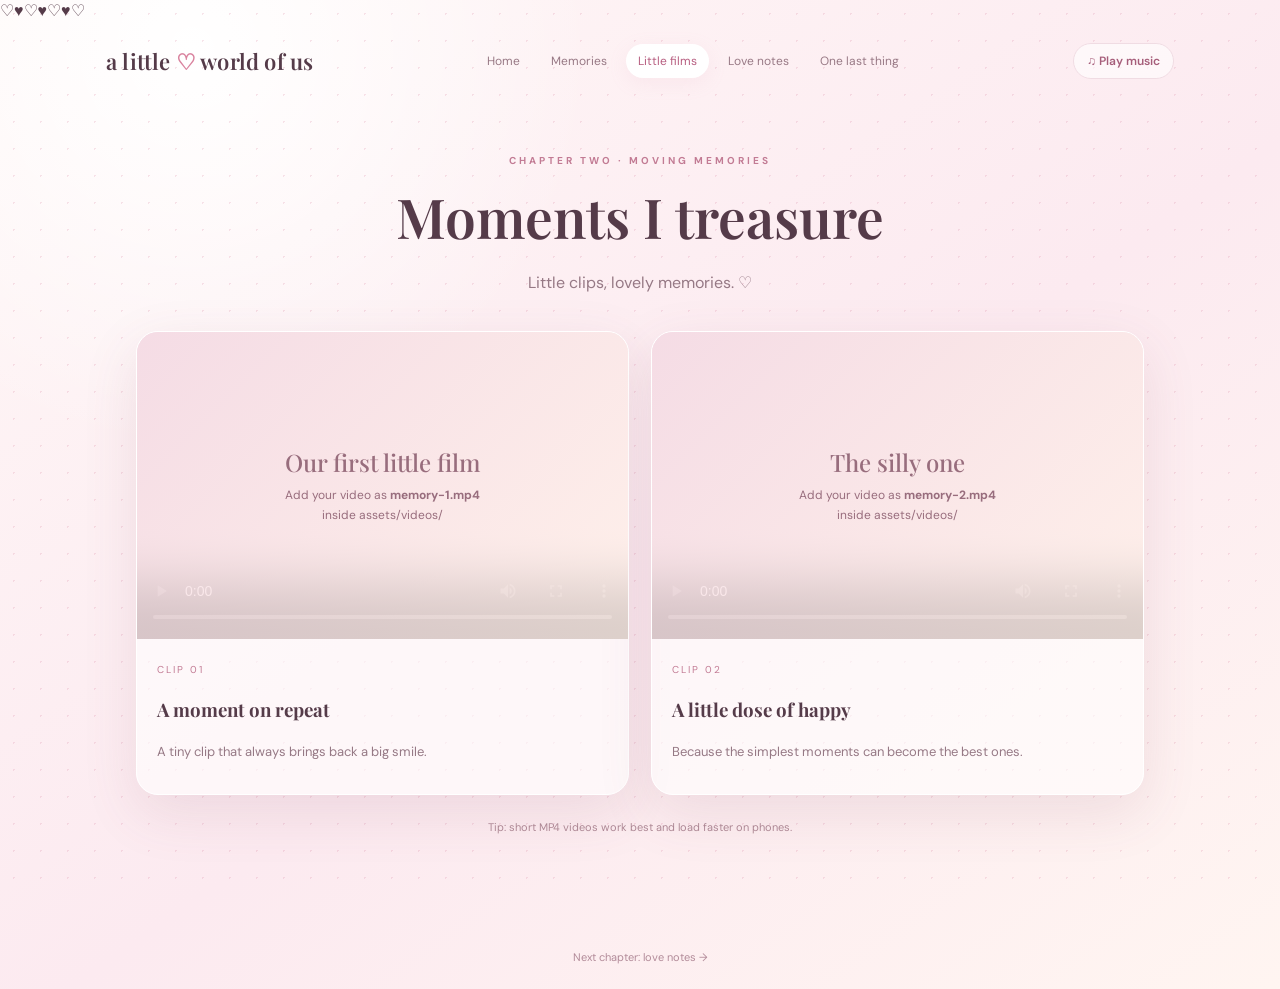
==== videos.html @ fe5a31ec "Add files via upload" ====
<!doctype html>
<html lang="en"><head><meta charset="utf-8"><meta name="viewport" content="width=device-width,initial-scale=1"><title>Moments I Treasure</title><link rel="stylesheet" href="style.css"></head><body><div class="heart-rain" aria-hidden="true"><span>♡</span><span>♥</span><span>♡</span><span>♥</span><span>♡</span><span>♥</span><span>♡</span></div>
<header class="site-header"><a class="brand" href="index.html">a little <span>♡</span> world of us</a><nav class="nav"><a href="index.html">Home</a><a href="memories.html">Memories</a><a class="active" href="videos.html">Little films</a><a href="love-notes.html">Love notes</a><a href="forever.html">One last thing</a></nav><button class="music-btn" data-music>♫ Play music</button></header>
<main><section class="section-title"><span class="eyebrow">chapter two · moving memories</span><h1>Moments I treasure</h1><p>Little clips, lovely memories. ♡</p></section>
<div class="video-grid">
<article class="card video-card"><div class="video-shell"><video data-memory-video controls playsinline webkit-playsinline preload="metadata" poster="assets/photos/video-poster-1.jpg"><source src="assets/videos/memory-1.mp4" type="video/mp4"></video><div class="video-placeholder"><strong>Our first little film</strong><span>Add your video as <b>memory-1.mp4</b><br>inside assets/videos/</span></div></div><div class="video-info"><span class="memory-number">clip 01</span><h3 class="serif">A moment on repeat</h3><p class="caption">A tiny clip that always brings back a big smile.</p></div></article>
<article class="card video-card"><div class="video-shell"><video data-memory-video controls playsinline webkit-playsinline preload="metadata" poster="assets/photos/video-poster-2.jpg"><source src="assets/videos/memory-2.mp4" type="video/mp4"></video><div class="video-placeholder"><strong>The silly one</strong><span>Add your video as <b>memory-2.mp4</b><br>inside assets/videos/</span></div></div><div class="video-info"><span class="memory-number">clip 02</span><h3 class="serif">A little dose of happy</h3><p class="caption">Because the simplest moments can become the best ones.</p></div></article>
</div><p class="tiny-note">Tip: short MP4 videos work best and load faster on phones.</p></main>
<footer class="footer"><a href="love-notes.html">Next chapter: love notes →</a></footer><script src="script.js"></script></body></html>
---- style.css ----
@import url('https://fonts.googleapis.com/css2?family=DM+Sans:wght@400;500;600;700&family=Playfair+Display:ital,wght@0,500;0,600;0,700;1,500;1,600&display=swap');
:root{--ink:#553b49;--muted:#967985;--rose:#d9829e;--pink:#f7dce5;--cream:#fff9f7;--line:#f0dce3;--shadow:0 18px 55px rgba(130,75,99,.12)}
*{box-sizing:border-box}html{scroll-behavior:smooth}body{margin:0;background:radial-gradient(circle at 15% 5%,#fff 0,transparent 28%),linear-gradient(145deg,#fff8f7,#fceaf0 55%,#fff5f1);color:var(--ink);font-family:'DM Sans',sans-serif;min-height:100vh}
body:before{content:"";position:fixed;inset:0;pointer-events:none;opacity:.22;background-image:radial-gradient(#d98aa5 1px,transparent 1px);background-size:27px 27px;z-index:-1}
a{color:inherit;text-decoration:none}.site-header{max-width:1120px;margin:auto;padding:22px 26px;display:flex;align-items:center;justify-content:space-between;gap:18px}.brand{font-family:'Playfair Display',serif;font-size:22px;font-weight:600;letter-spacing:.2px}.brand span{color:var(--rose)}.nav{display:flex;gap:7px;flex-wrap:wrap;justify-content:flex-end}.nav a{font-size:12px;padding:9px 12px;border-radius:30px;color:#987985;transition:.25s}.nav a:hover,.nav a.active{background:#fff;color:#b75e80;box-shadow:0 5px 20px #d99ab51c}
.music-btn{border:1px solid var(--line);background:#fff9;border-radius:30px;padding:9px 13px;color:#a65e7a;font:600 12px 'DM Sans';cursor:pointer;white-space:nowrap}
main{max-width:1060px;margin:0 auto;padding:35px 26px 80px}.eyebrow{text-transform:uppercase;letter-spacing:3px;font-size:10px;font-weight:700;color:#c27b94}.serif{font-family:'Playfair Display',serif}.hero{text-align:center;padding:65px 18px 55px}.hero h1{font:600 clamp(43px,8vw,78px)/1.04 'Playfair Display',serif;margin:15px auto 18px;max-width:800px}.hero h1 em{color:#ce7895;font-weight:500}.hero p{color:var(--muted);line-height:1.8;max-width:560px;margin:0 auto 26px;font-size:15px}.pill{display:inline-flex;align-items:center;gap:8px;background:#fff9;padding:11px 17px;border:1px solid var(--line);border-radius:30px;color:#a66c82;font-size:12px}.btn{display:inline-flex;align-items:center;justify-content:center;border:0;border-radius:30px;background:linear-gradient(135deg,#d987a2,#c66f91);color:white;padding:13px 22px;font:600 13px 'DM Sans';box-shadow:0 10px 25px #ce789533;cursor:pointer;transition:.25s}.btn:hover{transform:translateY(-2px);box-shadow:0 14px 30px #ce789544}.btn.secondary{background:#fff;color:#a96b82;border:1px solid var(--line);box-shadow:none}.hero-actions{display:flex;gap:10px;justify-content:center;flex-wrap:wrap;margin-top:28px}
.heart{display:inline-block;color:#d984a0;animation:beat 1.8s ease-in-out infinite}@keyframes beat{50%{transform:scale(1.2)}}.floaties{font-size:24px;letter-spacing:18px;color:#e5a6b9;opacity:.8;margin:12px}.section-title{text-align:center;margin:12px 0 35px}.section-title h1{font:600 clamp(36px,6vw,55px) 'Playfair Display';margin:10px 0}.section-title p{color:var(--muted);line-height:1.7}
.grid{display:grid;grid-template-columns:repeat(3,1fr);gap:22px}.polaroid{background:#fff;padding:12px 12px 18px;border-radius:5px;box-shadow:var(--shadow);transform:rotate(var(--tilt,0deg));transition:.3s}.polaroid:hover{transform:rotate(0) translateY(-6px)}.polaroid img{display:block;width:100%;aspect-ratio:4/5;object-fit:cover;background:#f8e4eb}.polaroid p{text-align:center;font:italic 17px 'Playfair Display';margin:13px 0 0;color:#8c6273}.card{background:#fff9;border:1px solid #fff;border-radius:22px;padding:24px;box-shadow:var(--shadow)}.caption{font-size:13px;color:var(--muted);line-height:1.7}.memory-number{font-size:10px;letter-spacing:2px;color:#c27b94;text-transform:uppercase}
.video-grid{display:grid;grid-template-columns:repeat(2,1fr);gap:22px}.video-card{overflow:hidden;padding:0}.video-shell{position:relative;background:linear-gradient(135deg,#f4dce5,#fbeeea);aspect-ratio:16/10;display:grid;place-items:center}.video-shell video{width:100%;height:100%;object-fit:cover}.video-placeholder{position:absolute;inset:0;display:grid;place-content:center;text-align:center;padding:20px;color:#986d7d;background:linear-gradient(135deg,#f5dce5dd,#fff0eadd)}.video-placeholder strong{font:500 24px 'Playfair Display';margin-bottom:8px}.video-placeholder span{font-size:12px;line-height:1.6}.video-info{padding:18px 20px}.quote-grid{display:grid;grid-template-columns:repeat(2,1fr);gap:18px}.quote{min-height:160px;display:flex;flex-direction:column;justify-content:space-between}.quote p{font:italic 22px/1.45 'Playfair Display';margin:0}.quote small{color:#bd8297;letter-spacing:1.5px;text-transform:uppercase;font-size:9px}.letter{max-width:720px;margin:0 auto;background:#fffdfb;border:1px solid #f4e3e8;border-radius:8px;padding:clamp(25px,6vw,55px);box-shadow:var(--shadow);position:relative}.letter:before{content:"";position:absolute;inset:9px;border:1px solid #f5e5e9;pointer-events:none}.letter p{font:18px/1.9 'Playfair Display';color:#775767;position:relative}.letter .sign{font:italic 25px 'Playfair Display';color:#c47794;margin-top:30px}.final-heart{font-size:80px;color:#d77f9c;filter:drop-shadow(0 12px 18px #d77f9c44);animation:beat 1.8s infinite}.footer{text-align:center;color:#b28b99;font-size:11px;padding:25px}.divider{width:70px;height:1px;background:#e6b8c8;margin:22px auto}.tiny-note{text-align:center;color:#ad8794;font-size:11px;margin-top:25px}
@media(max-width:760px){.site-header{padding:17px 18px;flex-wrap:wrap}.brand{font-size:20px}.nav{order:3;width:100%;justify-content:center}.nav a{padding:8px 10px}.music-btn{margin-left:auto}main{padding:20px 18px 60px}.hero{padding:55px 5px 45px}.grid{grid-template-columns:repeat(2,1fr);gap:14px}.video-grid,.quote-grid{grid-template-columns:1fr}.polaroid{padding:8px 8px 14px}.polaroid p{font-size:15px}.card{padding:20px}}
@media(max-width:420px){.grid{grid-template-columns:1fr 1fr}.polaroid p{font-size:13px}.nav a{font-size:11px}}
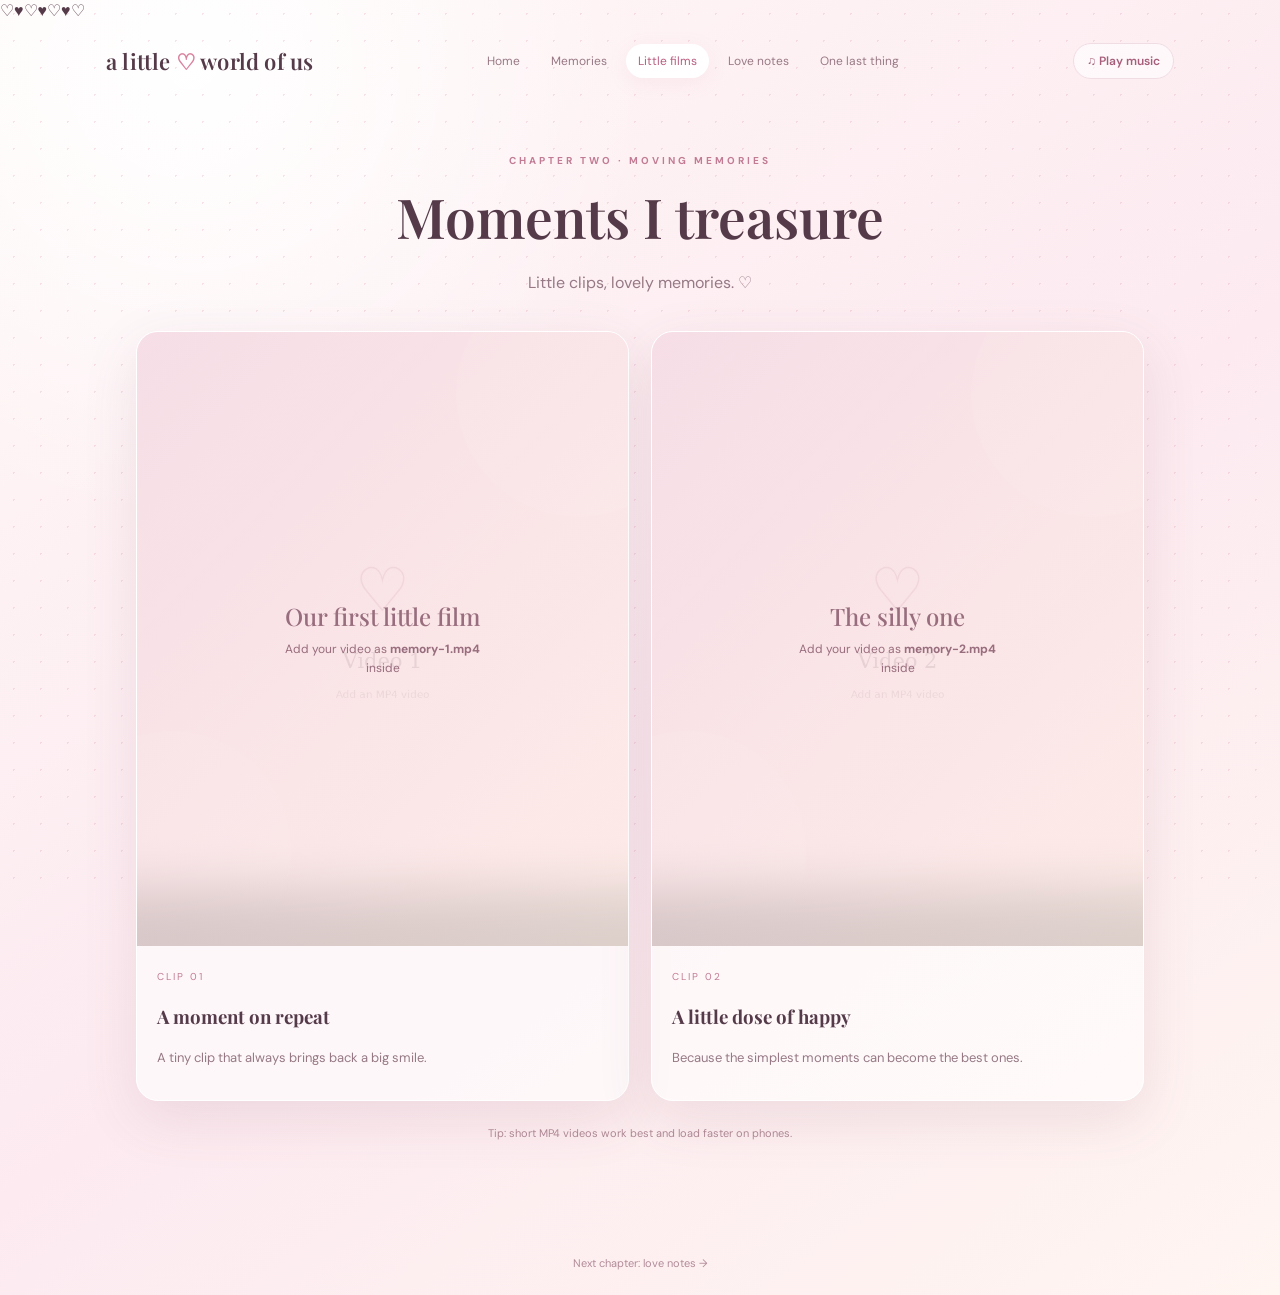
==== commit 8df989f0: "Add files via upload" ====
--- a/videos.html
+++ b/videos.html
@@ -3,7 +3,7 @@
 <header class="site-header"><a class="brand" href="index.html">a little <span>♡</span> world of us</a><nav class="nav"><a href="index.html">Home</a><a href="memories.html">Memories</a><a class="active" href="videos.html">Little films</a><a href="love-notes.html">Love notes</a><a href="forever.html">One last thing</a></nav><button class="music-btn" data-music>♫ Play music</button></header>
 <main><section class="section-title"><span class="eyebrow">chapter two · moving memories</span><h1>Moments I treasure</h1><p>Little clips, lovely memories. ♡</p></section>
 <div class="video-grid">
-<article class="card video-card"><div class="video-shell"><video data-memory-video controls playsinline webkit-playsinline preload="metadata" poster="assets/photos/video-poster-1.jpg"><source src="assets/videos/memory-1.mp4" type="video/mp4"></video><div class="video-placeholder"><strong>Our first little film</strong><span>Add your video as <b>memory-1.mp4</b><br>inside assets/videos/</span></div></div><div class="video-info"><span class="memory-number">clip 01</span><h3 class="serif">A moment on repeat</h3><p class="caption">A tiny clip that always brings back a big smile.</p></div></article>
-<article class="card video-card"><div class="video-shell"><video data-memory-video controls playsinline webkit-playsinline preload="metadata" poster="assets/photos/video-poster-2.jpg"><source src="assets/videos/memory-2.mp4" type="video/mp4"></video><div class="video-placeholder"><strong>The silly one</strong><span>Add your video as <b>memory-2.mp4</b><br>inside assets/videos/</span></div></div><div class="video-info"><span class="memory-number">clip 02</span><h3 class="serif">A little dose of happy</h3><p class="caption">Because the simplest moments can become the best ones.</p></div></article>
+<article class="card video-card"><div class="video-shell"><video data-memory-video controls playsinline webkit-playsinline preload="metadata" poster="video-poster-1.jpg"><source src="memory-1.mp4" type="video/mp4"></video><div class="video-placeholder"><strong>Our first little film</strong><span>Add your video as <b>memory-1.mp4</b><br>inside </span></div></div><div class="video-info"><span class="memory-number">clip 01</span><h3 class="serif">A moment on repeat</h3><p class="caption">A tiny clip that always brings back a big smile.</p></div></article>
+<article class="card video-card"><div class="video-shell"><video data-memory-video controls playsinline webkit-playsinline preload="metadata" poster="video-poster-2.jpg"><source src="memory-2.mp4" type="video/mp4"></video><div class="video-placeholder"><strong>The silly one</strong><span>Add your video as <b>memory-2.mp4</b><br>inside </span></div></div><div class="video-info"><span class="memory-number">clip 02</span><h3 class="serif">A little dose of happy</h3><p class="caption">Because the simplest moments can become the best ones.</p></div></article>
 </div><p class="tiny-note">Tip: short MP4 videos work best and load faster on phones.</p></main>
 <footer class="footer"><a href="love-notes.html">Next chapter: love notes →</a></footer><script src="script.js"></script></body></html>
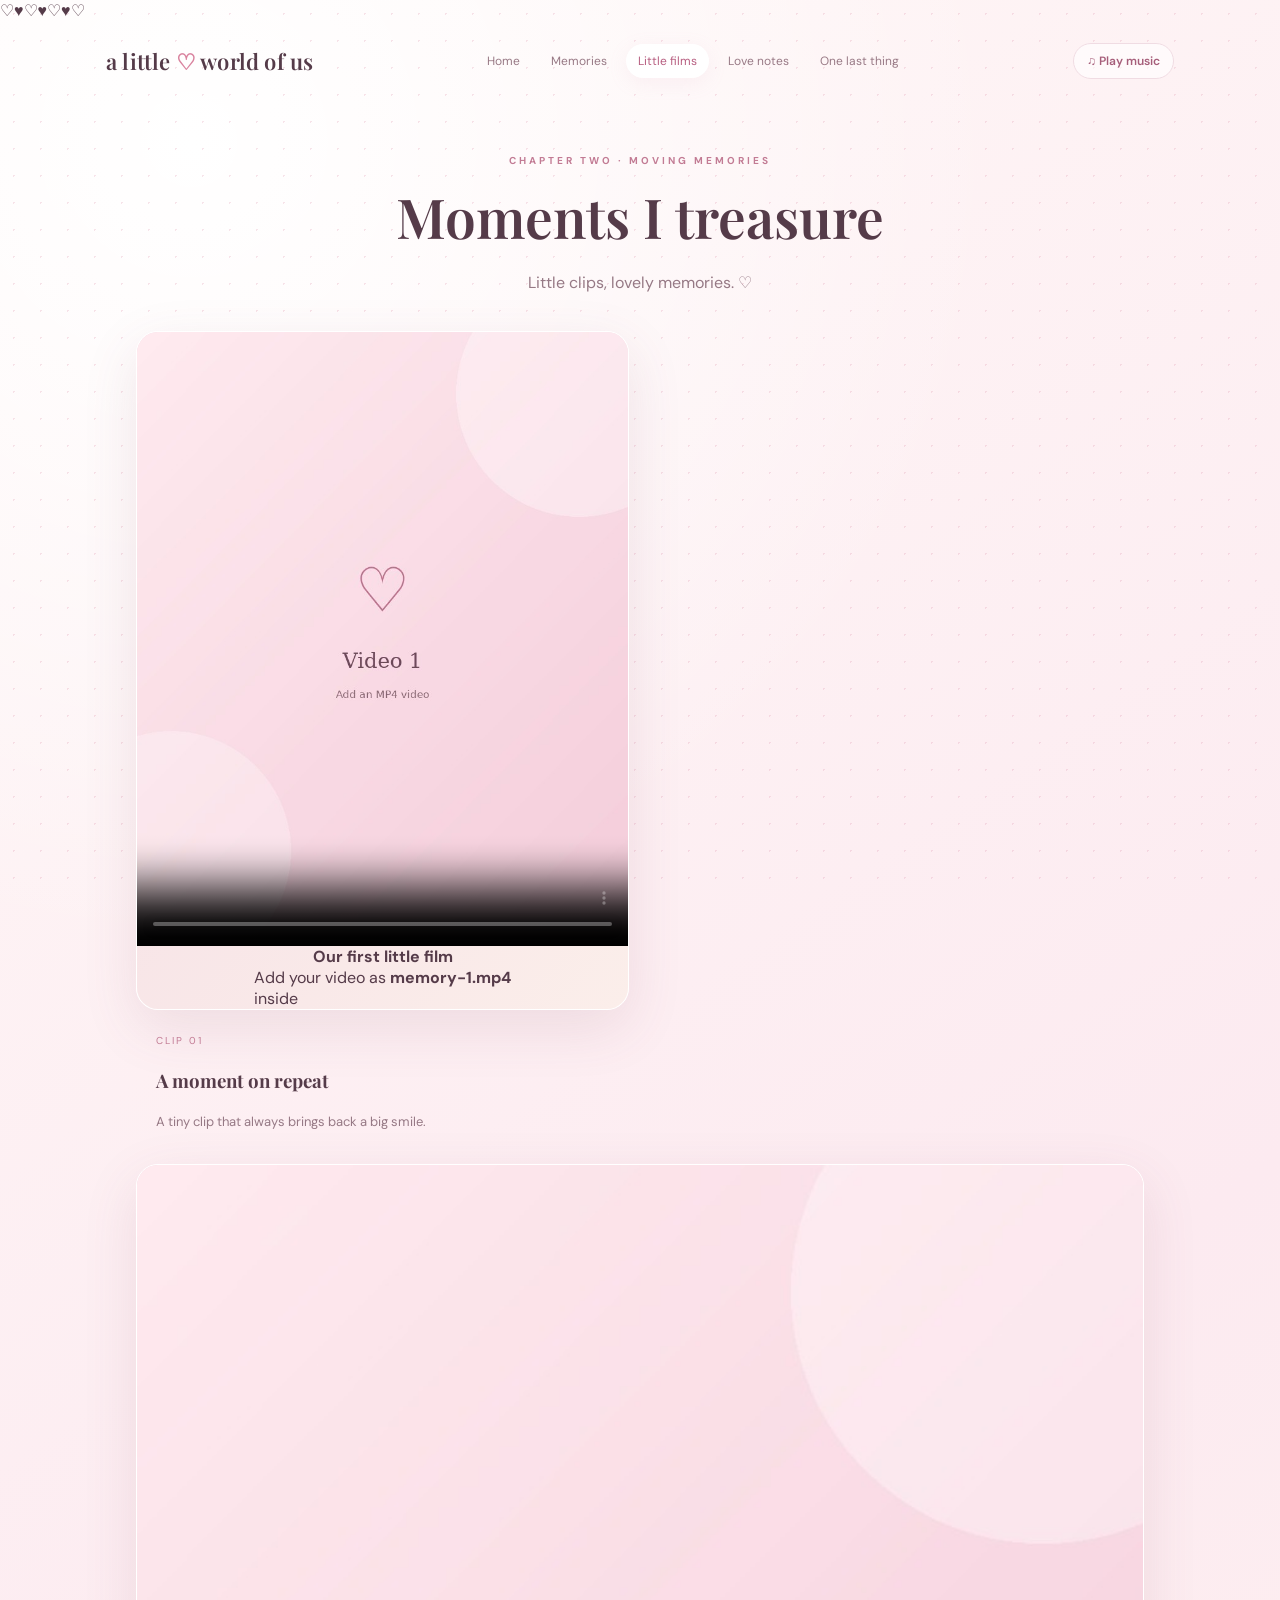
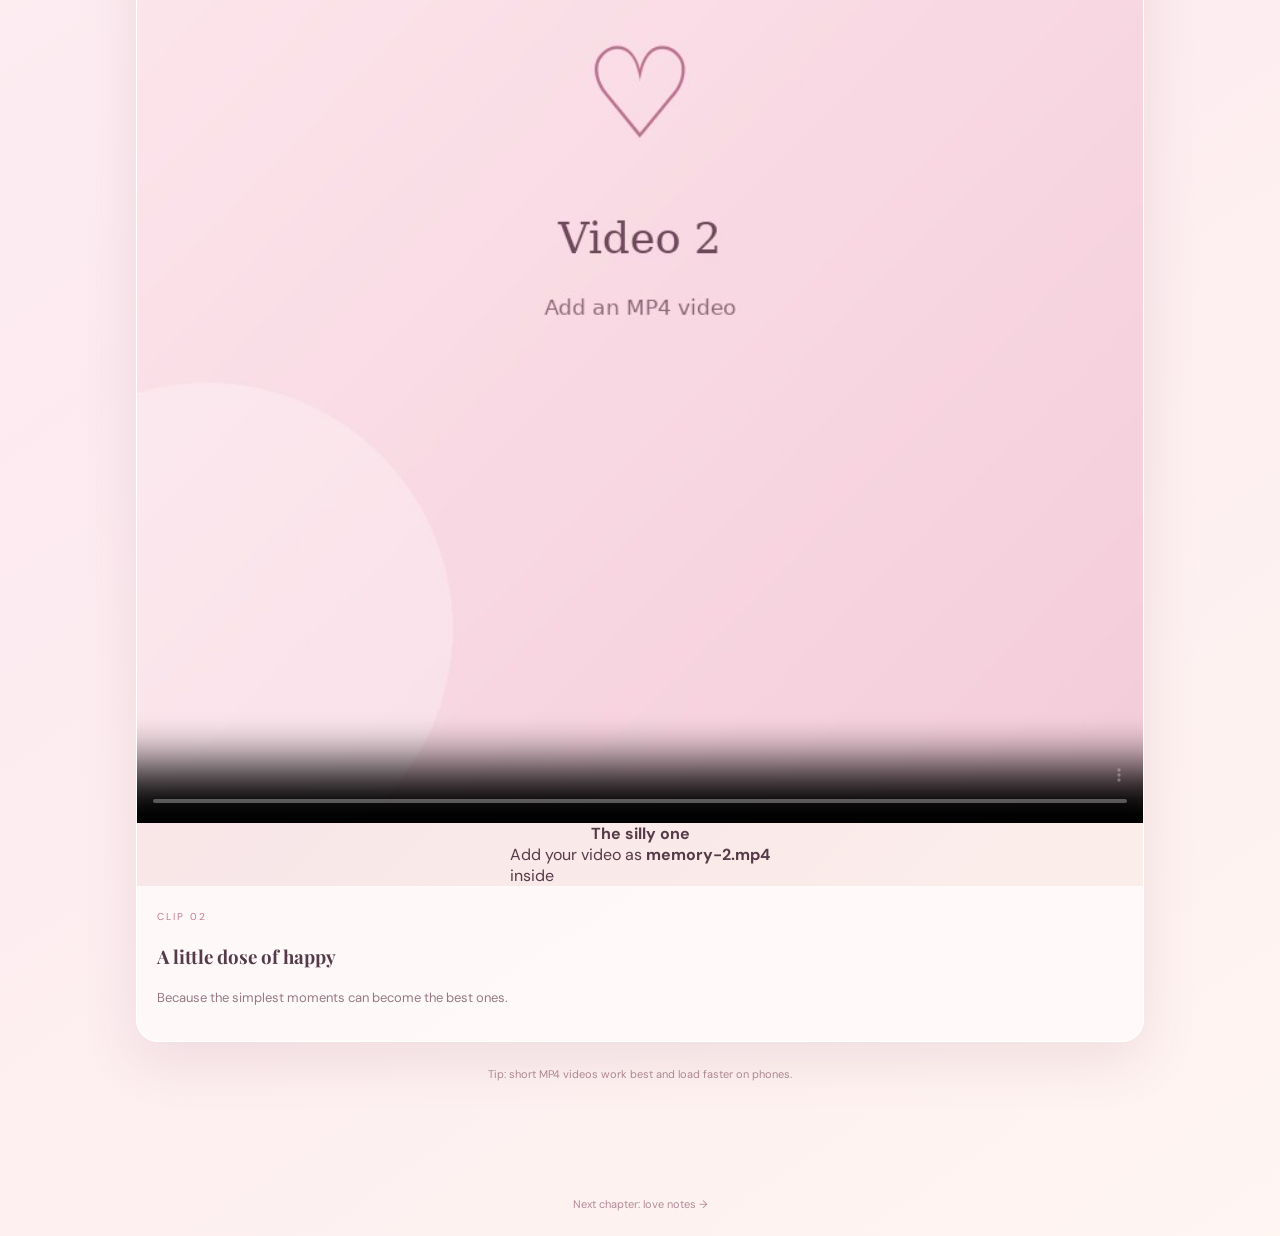
==== commit e91e1bde: "Update videos.html" ====
--- a/videos.html
+++ b/videos.html
@@ -3,7 +3,7 @@
 <header class="site-header"><a class="brand" href="index.html">a little <span>♡</span> world of us</a><nav class="nav"><a href="index.html">Home</a><a href="memories.html">Memories</a><a class="active" href="videos.html">Little films</a><a href="love-notes.html">Love notes</a><a href="forever.html">One last thing</a></nav><button class="music-btn" data-music>♫ Play music</button></header>
 <main><section class="section-title"><span class="eyebrow">chapter two · moving memories</span><h1>Moments I treasure</h1><p>Little clips, lovely memories. ♡</p></section>
 <div class="video-grid">
-<article class="card video-card"><div class="video-shell"><video data-memory-video controls playsinline webkit-playsinline preload="metadata" poster="video-poster-1.jpg"><source src="memory-1.mp4" type="video/mp4"></video><div class="video-placeholder"><strong>Our first little film</strong><span>Add your video as <b>memory-1.mp4</b><br>inside </span></div></div><div class="video-info"><span class="memory-number">clip 01</span><h3 class="serif">A moment on repeat</h3><p class="caption">A tiny clip that always brings back a big smile.</p></div></article>
-<article class="card video-card"><div class="video-shell"><video data-memory-video controls playsinline webkit-playsinline preload="metadata" poster="video-poster-2.jpg"><source src="memory-2.mp4" type="video/mp4"></video><div class="video-placeholder"><strong>The silly one</strong><span>Add your video as <b>memory-2.mp4</b><br>inside </span></div></div><div class="video-info"><span class="memory-number">clip 02</span><h3 class="serif">A little dose of happy</h3><p class="caption">Because the simplest moments can become the best ones.</p></div></article>
+<article class="card video-card"><div class="video-shell"><video data-memory-video controls playsinline webkit-playsinline preload="metadata" poster="video-poster-1.jpg"><source src="memory-1.mp4" type="video/mp4"></video><strong>Our first little film</strong><span>Add your video as <b>memory-1.mp4</b><br>inside </span></div></div><div class="video-info"><span class="memory-number">clip 01</span><h3 class="serif">A moment on repeat</h3><p class="caption">A tiny clip that always brings back a big smile.</p></div></article>
+<article class="card video-card"><div class="video-shell"><video data-memory-video controls playsinline webkit-playsinline preload="metadata" poster="video-poster-2.jpg"><source src="memory-2.mp4" type="video/mp4"></video><strong>The silly one</strong><span>Add your video as <b>memory-2.mp4</b><br>inside </span></div></div><div class="video-info"><span class="memory-number">clip 02</span><h3 class="serif">A little dose of happy</h3><p class="caption">Because the simplest moments can become the best ones.</p></div></article>
 </div><p class="tiny-note">Tip: short MP4 videos work best and load faster on phones.</p></main>
-<footer class="footer"><a href="love-notes.html">Next chapter: love notes →</a></footer><script src="script.js"></script></body></html>+<footer class="footer"><a href="love-notes.html">Next chapter: love notes →</a></footer><script src="script.js"></script></body></html>
--- a/style.css
+++ b/style.css
@@ -8,6 +8,6 @@
 main{max-width:1060px;margin:0 auto;padding:35px 26px 80px}.eyebrow{text-transform:uppercase;letter-spacing:3px;font-size:10px;font-weight:700;color:#c27b94}.serif{font-family:'Playfair Display',serif}.hero{text-align:center;padding:65px 18px 55px}.hero h1{font:600 clamp(43px,8vw,78px)/1.04 'Playfair Display',serif;margin:15px auto 18px;max-width:800px}.hero h1 em{color:#ce7895;font-weight:500}.hero p{color:var(--muted);line-height:1.8;max-width:560px;margin:0 auto 26px;font-size:15px}.pill{display:inline-flex;align-items:center;gap:8px;background:#fff9;padding:11px 17px;border:1px solid var(--line);border-radius:30px;color:#a66c82;font-size:12px}.btn{display:inline-flex;align-items:center;justify-content:center;border:0;border-radius:30px;background:linear-gradient(135deg,#d987a2,#c66f91);color:white;padding:13px 22px;font:600 13px 'DM Sans';box-shadow:0 10px 25px #ce789533;cursor:pointer;transition:.25s}.btn:hover{transform:translateY(-2px);box-shadow:0 14px 30px #ce789544}.btn.secondary{background:#fff;color:#a96b82;border:1px solid var(--line);box-shadow:none}.hero-actions{display:flex;gap:10px;justify-content:center;flex-wrap:wrap;margin-top:28px}
 .heart{display:inline-block;color:#d984a0;animation:beat 1.8s ease-in-out infinite}@keyframes beat{50%{transform:scale(1.2)}}.floaties{font-size:24px;letter-spacing:18px;color:#e5a6b9;opacity:.8;margin:12px}.section-title{text-align:center;margin:12px 0 35px}.section-title h1{font:600 clamp(36px,6vw,55px) 'Playfair Display';margin:10px 0}.section-title p{color:var(--muted);line-height:1.7}
 .grid{display:grid;grid-template-columns:repeat(3,1fr);gap:22px}.polaroid{background:#fff;padding:12px 12px 18px;border-radius:5px;box-shadow:var(--shadow);transform:rotate(var(--tilt,0deg));transition:.3s}.polaroid:hover{transform:rotate(0) translateY(-6px)}.polaroid img{display:block;width:100%;aspect-ratio:4/5;object-fit:cover;background:#f8e4eb}.polaroid p{text-align:center;font:italic 17px 'Playfair Display';margin:13px 0 0;color:#8c6273}.card{background:#fff9;border:1px solid #fff;border-radius:22px;padding:24px;box-shadow:var(--shadow)}.caption{font-size:13px;color:var(--muted);line-height:1.7}.memory-number{font-size:10px;letter-spacing:2px;color:#c27b94;text-transform:uppercase}
-.video-grid{display:grid;grid-template-columns:repeat(2,1fr);gap:22px}.video-card{overflow:hidden;padding:0}.video-shell{position:relative;background:linear-gradient(135deg,#f4dce5,#fbeeea);aspect-ratio:16/10;display:grid;place-items:center}.video-shell video{width:100%;height:100%;object-fit:cover}.video-placeholder{position:absolute;inset:0;display:grid;place-content:center;text-align:center;padding:20px;color:#986d7d;background:linear-gradient(135deg,#f5dce5dd,#fff0eadd)}.video-placeholder strong{font:500 24px 'Playfair Display';margin-bottom:8px}.video-placeholder span{font-size:12px;line-height:1.6}.video-info{padding:18px 20px}.quote-grid{display:grid;grid-template-columns:repeat(2,1fr);gap:18px}.quote{min-height:160px;display:flex;flex-direction:column;justify-content:space-between}.quote p{font:italic 22px/1.45 'Playfair Display';margin:0}.quote small{color:#bd8297;letter-spacing:1.5px;text-transform:uppercase;font-size:9px}.letter{max-width:720px;margin:0 auto;background:#fffdfb;border:1px solid #f4e3e8;border-radius:8px;padding:clamp(25px,6vw,55px);box-shadow:var(--shadow);position:relative}.letter:before{content:"";position:absolute;inset:9px;border:1px solid #f5e5e9;pointer-events:none}.letter p{font:18px/1.9 'Playfair Display';color:#775767;position:relative}.letter .sign{font:italic 25px 'Playfair Display';color:#c47794;margin-top:30px}.final-heart{font-size:80px;color:#d77f9c;filter:drop-shadow(0 12px 18px #d77f9c44);animation:beat 1.8s infinite}.footer{text-align:center;color:#b28b99;font-size:11px;padding:25px}.divider{width:70px;height:1px;background:#e6b8c8;margin:22px auto}.tiny-note{text-align:center;color:#ad8794;font-size:11px;margin-top:25px}
+.video-grid{display:grid;grid-template-columns:repeat(2,1fr);gap:22px}.video-card{overflow:hidden;padding:0}.video-shell{position:relative;background:linear-gradient(135deg,#f4dce5,#fbeeea);aspect-ratio:16/10;display:grid;place-items:center}.video-shell video{width:100%;height:100%;object-fit:cover}.video-placeholder{pointer-events:none;position:absolute;inset:0;display:grid;place-content:center;text-align:center;padding:20px;color:#986d7d;background:linear-gradient(135deg,#f5dce5dd,#fff0eadd)}.video-placeholder strong{font:500 24px 'Playfair Display';margin-bottom:8px}.video-placeholder span{font-size:12px;line-height:1.6}.video-info{padding:18px 20px}.quote-grid{display:grid;grid-template-columns:repeat(2,1fr);gap:18px}.quote{min-height:160px;display:flex;flex-direction:column;justify-content:space-between}.quote p{font:italic 22px/1.45 'Playfair Display';margin:0}.quote small{color:#bd8297;letter-spacing:1.5px;text-transform:uppercase;font-size:9px}.letter{max-width:720px;margin:0 auto;background:#fffdfb;border:1px solid #f4e3e8;border-radius:8px;padding:clamp(25px,6vw,55px);box-shadow:var(--shadow);position:relative}.letter:before{content:"";position:absolute;inset:9px;border:1px solid #f5e5e9;pointer-events:none}.letter p{font:18px/1.9 'Playfair Display';color:#775767;position:relative}.letter .sign{font:italic 25px 'Playfair Display';color:#c47794;margin-top:30px}.final-heart{font-size:80px;color:#d77f9c;filter:drop-shadow(0 12px 18px #d77f9c44);animation:beat 1.8s infinite}.footer{text-align:center;color:#b28b99;font-size:11px;padding:25px}.divider{width:70px;height:1px;background:#e6b8c8;margin:22px auto}.tiny-note{text-align:center;color:#ad8794;font-size:11px;margin-top:25px}
 @media(max-width:760px){.site-header{padding:17px 18px;flex-wrap:wrap}.brand{font-size:20px}.nav{order:3;width:100%;justify-content:center}.nav a{padding:8px 10px}.music-btn{margin-left:auto}main{padding:20px 18px 60px}.hero{padding:55px 5px 45px}.grid{grid-template-columns:repeat(2,1fr);gap:14px}.video-grid,.quote-grid{grid-template-columns:1fr}.polaroid{padding:8px 8px 14px}.polaroid p{font-size:15px}.card{padding:20px}}
 @media(max-width:420px){.grid{grid-template-columns:1fr 1fr}.polaroid p{font-size:13px}.nav a{font-size:11px}}
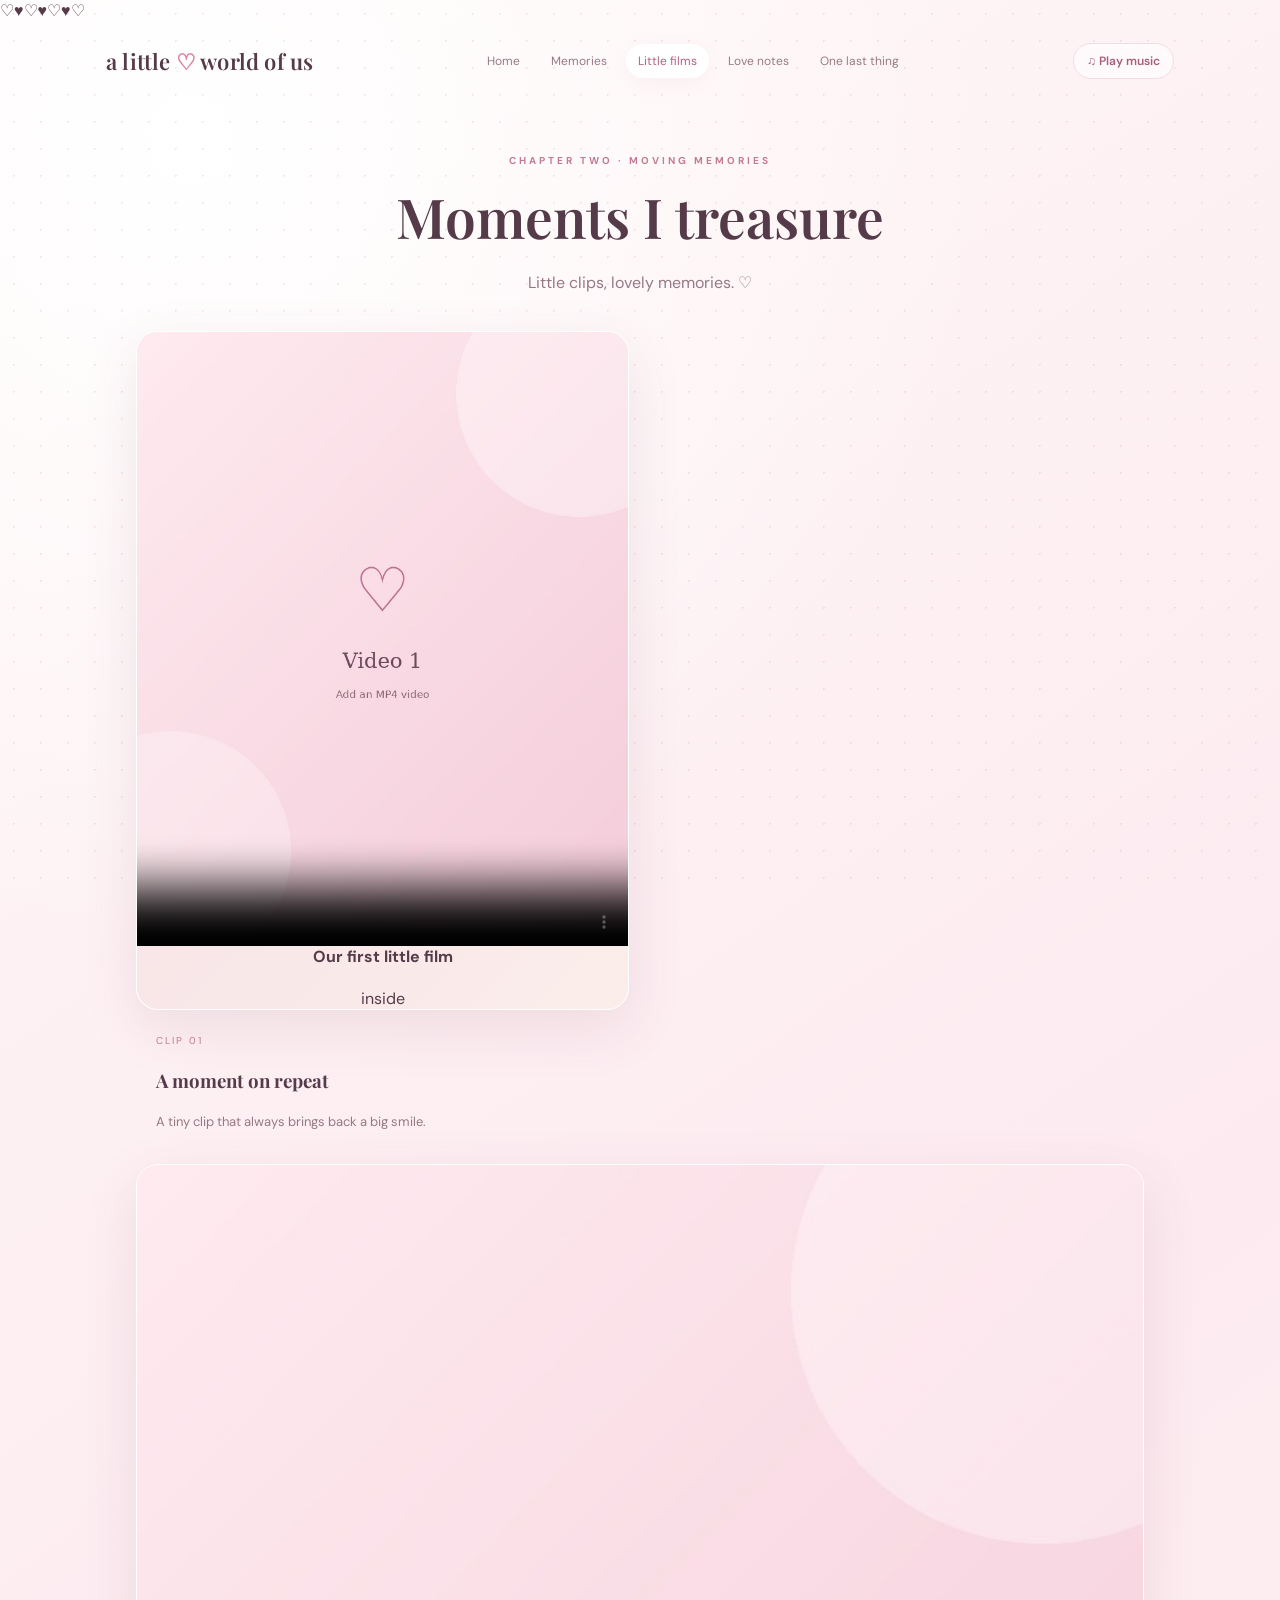
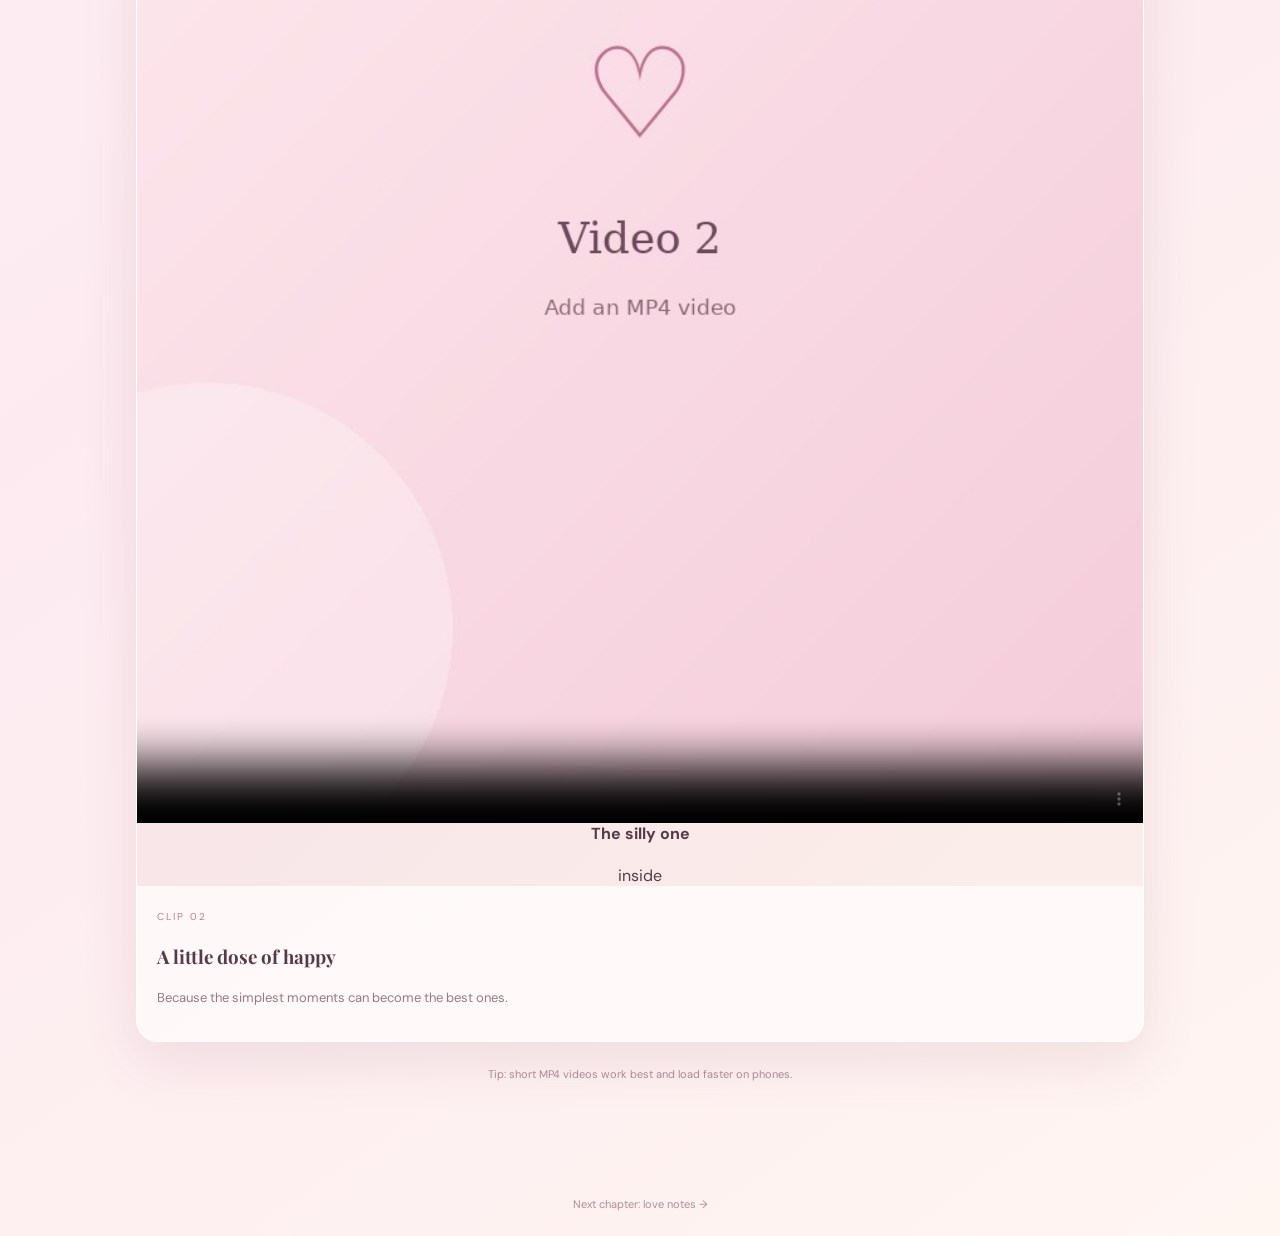
==== commit d3022753: "Update videos.html" ====
--- a/videos.html
+++ b/videos.html
@@ -3,7 +3,7 @@
 <header class="site-header"><a class="brand" href="index.html">a little <span>♡</span> world of us</a><nav class="nav"><a href="index.html">Home</a><a href="memories.html">Memories</a><a class="active" href="videos.html">Little films</a><a href="love-notes.html">Love notes</a><a href="forever.html">One last thing</a></nav><button class="music-btn" data-music>♫ Play music</button></header>
 <main><section class="section-title"><span class="eyebrow">chapter two · moving memories</span><h1>Moments I treasure</h1><p>Little clips, lovely memories. ♡</p></section>
 <div class="video-grid">
-<article class="card video-card"><div class="video-shell"><video data-memory-video controls playsinline webkit-playsinline preload="metadata" poster="video-poster-1.jpg"><source src="memory-1.mp4" type="video/mp4"></video><strong>Our first little film</strong><span>Add your video as <b>memory-1.mp4</b><br>inside </span></div></div><div class="video-info"><span class="memory-number">clip 01</span><h3 class="serif">A moment on repeat</h3><p class="caption">A tiny clip that always brings back a big smile.</p></div></article>
-<article class="card video-card"><div class="video-shell"><video data-memory-video controls playsinline webkit-playsinline preload="metadata" poster="video-poster-2.jpg"><source src="memory-2.mp4" type="video/mp4"></video><strong>The silly one</strong><span>Add your video as <b>memory-2.mp4</b><br>inside </span></div></div><div class="video-info"><span class="memory-number">clip 02</span><h3 class="serif">A little dose of happy</h3><p class="caption">Because the simplest moments can become the best ones.</p></div></article>
+<article class="card video-card"><div class="video-shell"><video data-memory-video controls playsinline webkit-playsinline preload="metadata" poster="video-poster-1.jpg"><source src="memory-1.mp4" type="video/mp4"></video><strong>Our first little film</strong><span></b><br>inside </span></div></div><div class="video-info"><span class="memory-number">clip 01</span><h3 class="serif">A moment on repeat</h3><p class="caption">A tiny clip that always brings back a big smile.</p></div></article>
+<article class="card video-card"><div class="video-shell"><video data-memory-video controls playsinline webkit-playsinline preload="metadata" poster="video-poster-2.jpg"><source src="memory-2.mp4" type="video/mp4"></video><strong>The silly one</strong><span></b><br>inside </span></div></div><div class="video-info"><span class="memory-number">clip 02</span><h3 class="serif">A little dose of happy</h3><p class="caption">Because the simplest moments can become the best ones.</p></div></article>
 </div><p class="tiny-note">Tip: short MP4 videos work best and load faster on phones.</p></main>
 <footer class="footer"><a href="love-notes.html">Next chapter: love notes →</a></footer><script src="script.js"></script></body></html>
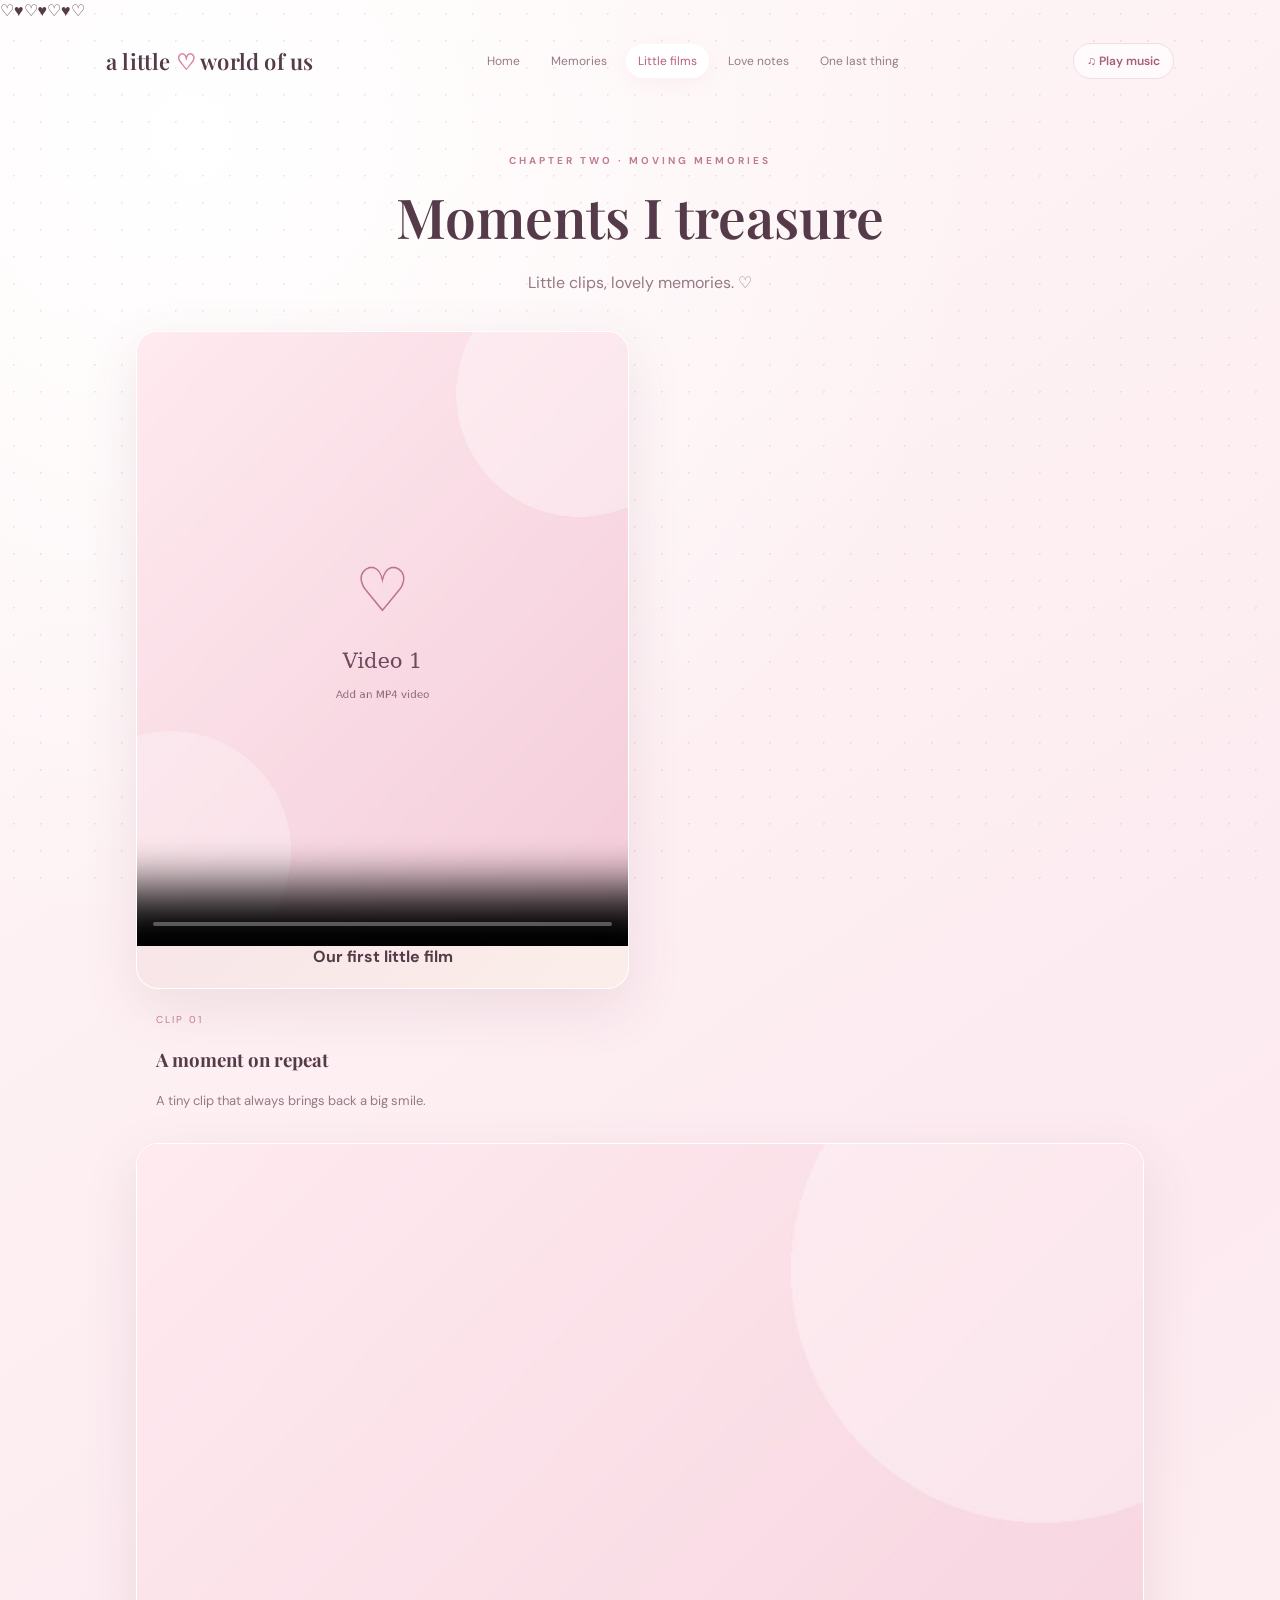
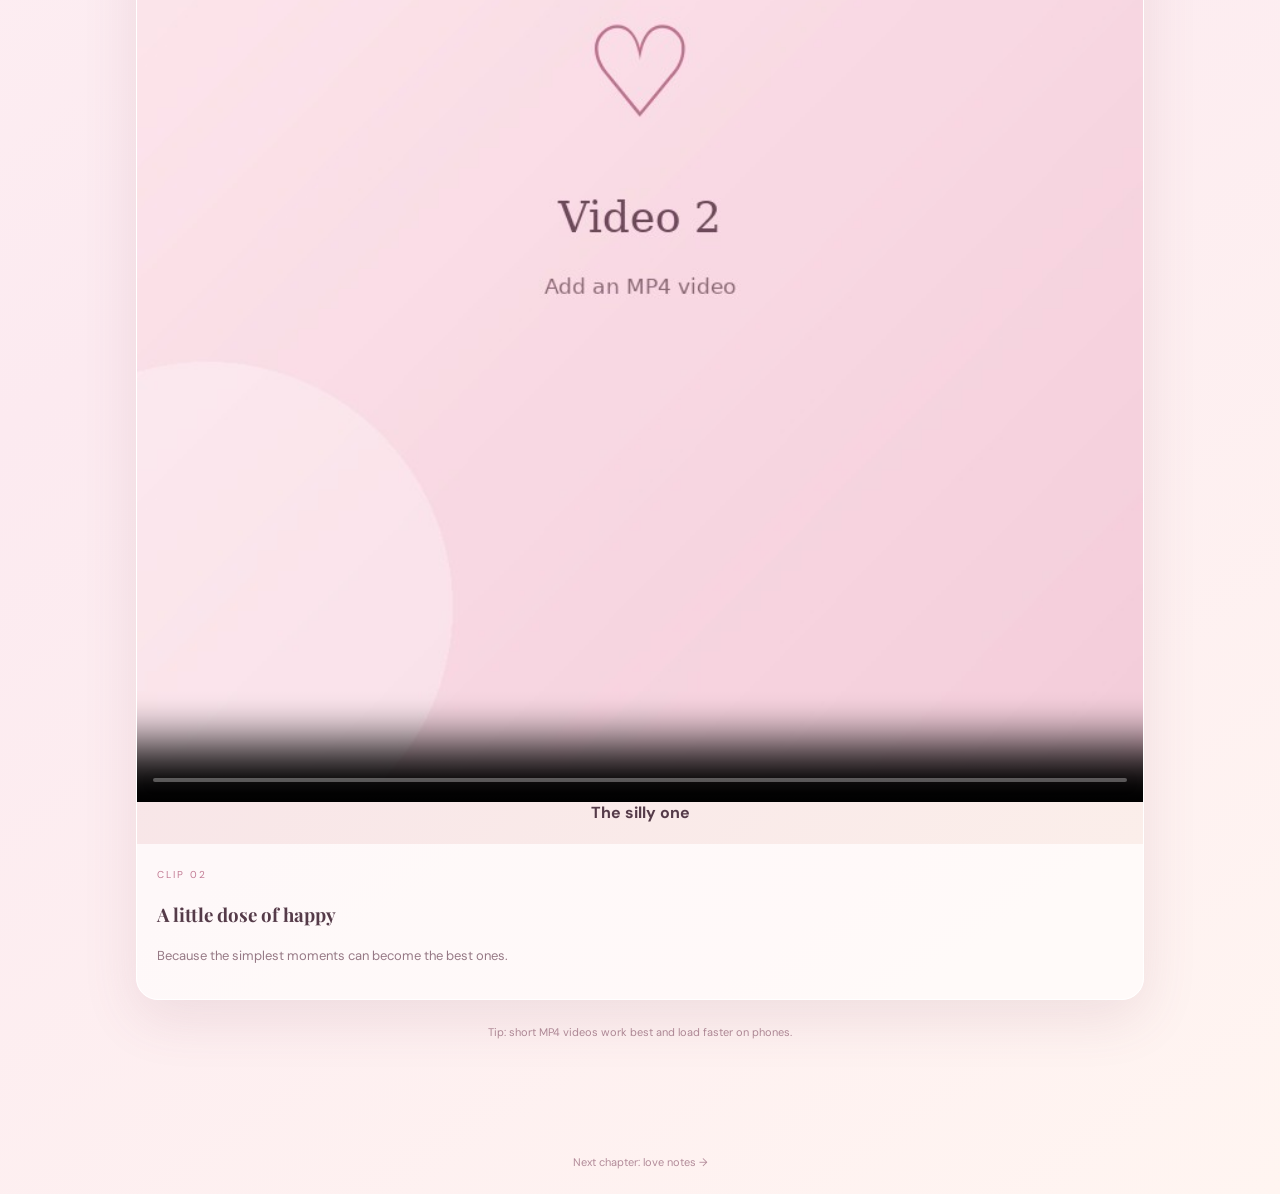
==== commit a196e129: "Update videos.html" ====
--- a/videos.html
+++ b/videos.html
@@ -3,7 +3,7 @@
 <header class="site-header"><a class="brand" href="index.html">a little <span>♡</span> world of us</a><nav class="nav"><a href="index.html">Home</a><a href="memories.html">Memories</a><a class="active" href="videos.html">Little films</a><a href="love-notes.html">Love notes</a><a href="forever.html">One last thing</a></nav><button class="music-btn" data-music>♫ Play music</button></header>
 <main><section class="section-title"><span class="eyebrow">chapter two · moving memories</span><h1>Moments I treasure</h1><p>Little clips, lovely memories. ♡</p></section>
 <div class="video-grid">
-<article class="card video-card"><div class="video-shell"><video data-memory-video controls playsinline webkit-playsinline preload="metadata" poster="video-poster-1.jpg"><source src="memory-1.mp4" type="video/mp4"></video><strong>Our first little film</strong><span></b><br>inside </span></div></div><div class="video-info"><span class="memory-number">clip 01</span><h3 class="serif">A moment on repeat</h3><p class="caption">A tiny clip that always brings back a big smile.</p></div></article>
-<article class="card video-card"><div class="video-shell"><video data-memory-video controls playsinline webkit-playsinline preload="metadata" poster="video-poster-2.jpg"><source src="memory-2.mp4" type="video/mp4"></video><strong>The silly one</strong><span></b><br>inside </span></div></div><div class="video-info"><span class="memory-number">clip 02</span><h3 class="serif">A little dose of happy</h3><p class="caption">Because the simplest moments can become the best ones.</p></div></article>
+<article class="card video-card"><div class="video-shell"><video data-memory-video controls playsinline webkit-playsinline preload="metadata" poster="video-poster-1.jpg"><source src="memory-1.mp4" type="video/mp4"></video><strong>Our first little film</strong><span></b><br> </span></div></div><div class="video-info"><span class="memory-number">clip 01</span><h3 class="serif">A moment on repeat</h3><p class="caption">A tiny clip that always brings back a big smile.</p></div></article>
+<article class="card video-card"><div class="video-shell"><video data-memory-video controls playsinline webkit-playsinline preload="metadata" poster="video-poster-2.jpg"><source src="memory-2.mp4" type="video/mp4"></video><strong>The silly one</strong><span></b><br> </span></div></div><div class="video-info"><span class="memory-number">clip 02</span><h3 class="serif">A little dose of happy</h3><p class="caption">Because the simplest moments can become the best ones.</p></div></article>
 </div><p class="tiny-note">Tip: short MP4 videos work best and load faster on phones.</p></main>
 <footer class="footer"><a href="love-notes.html">Next chapter: love notes →</a></footer><script src="script.js"></script></body></html>
